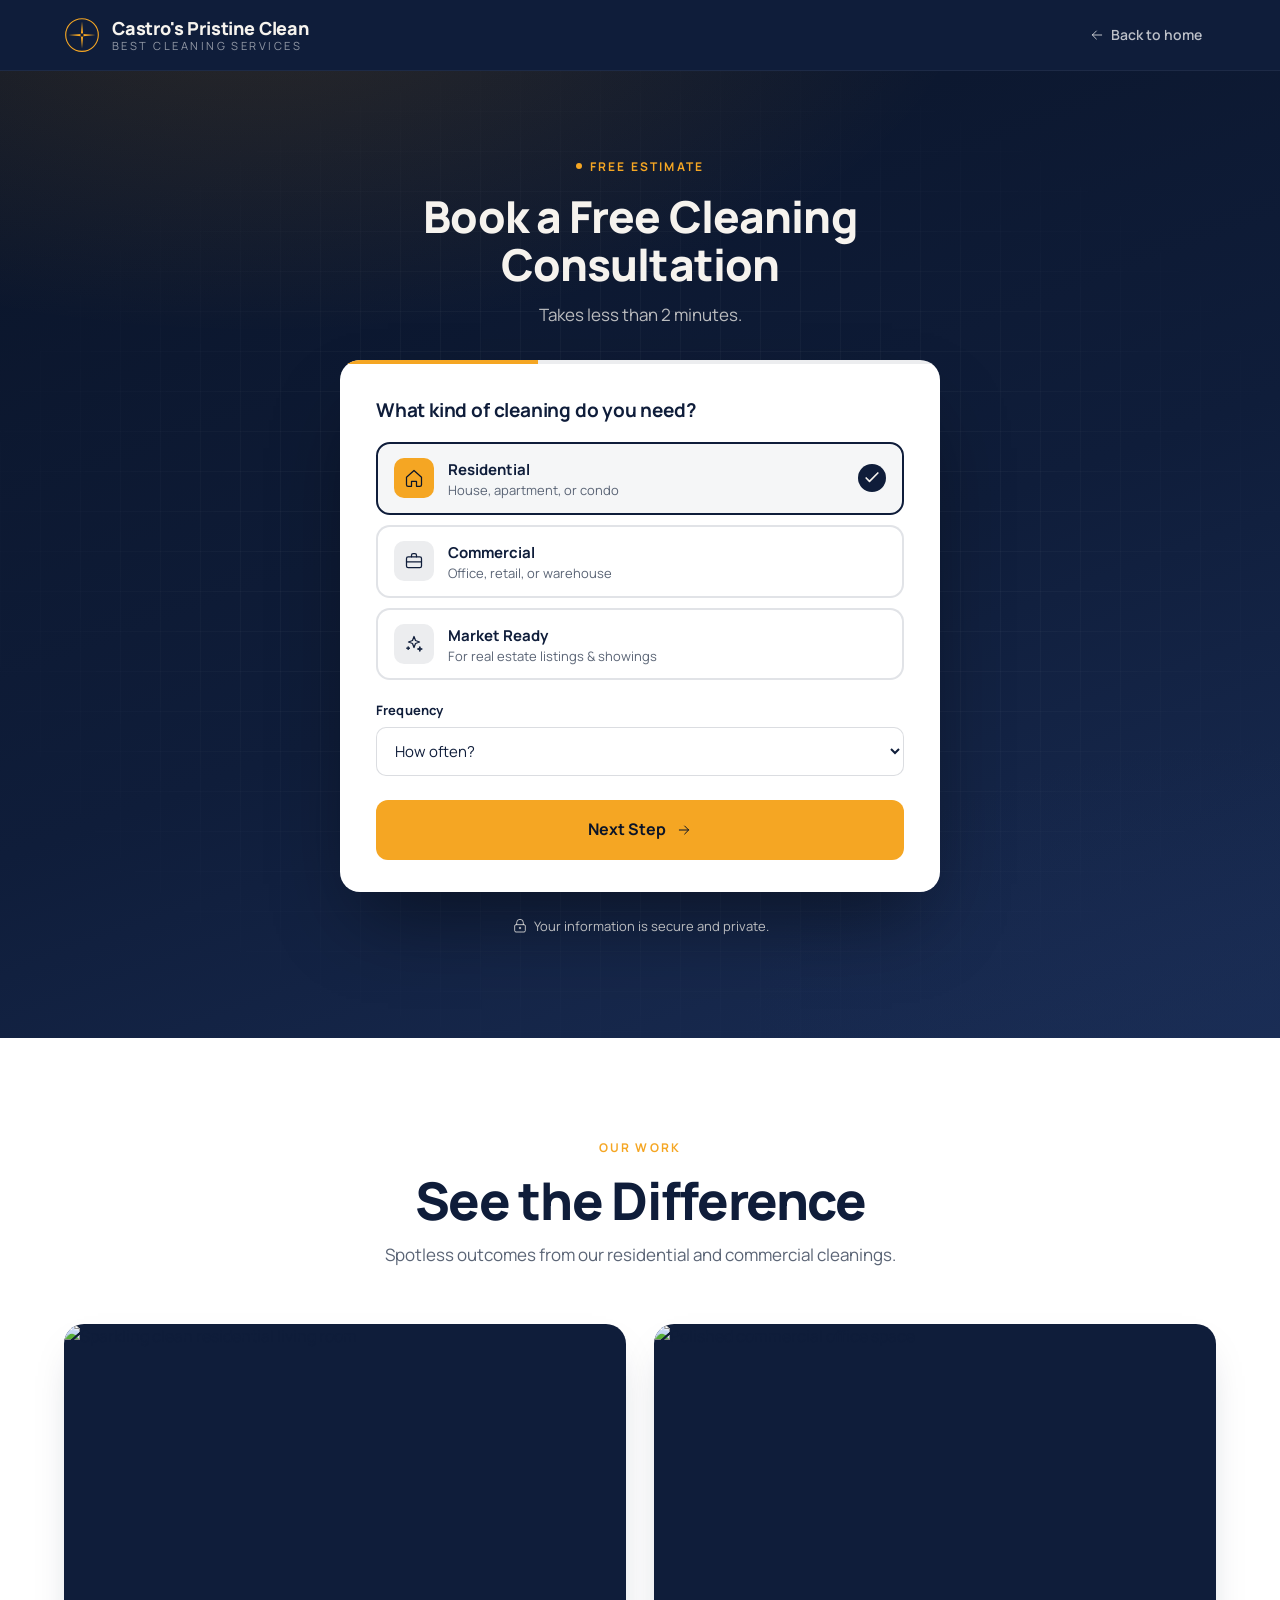
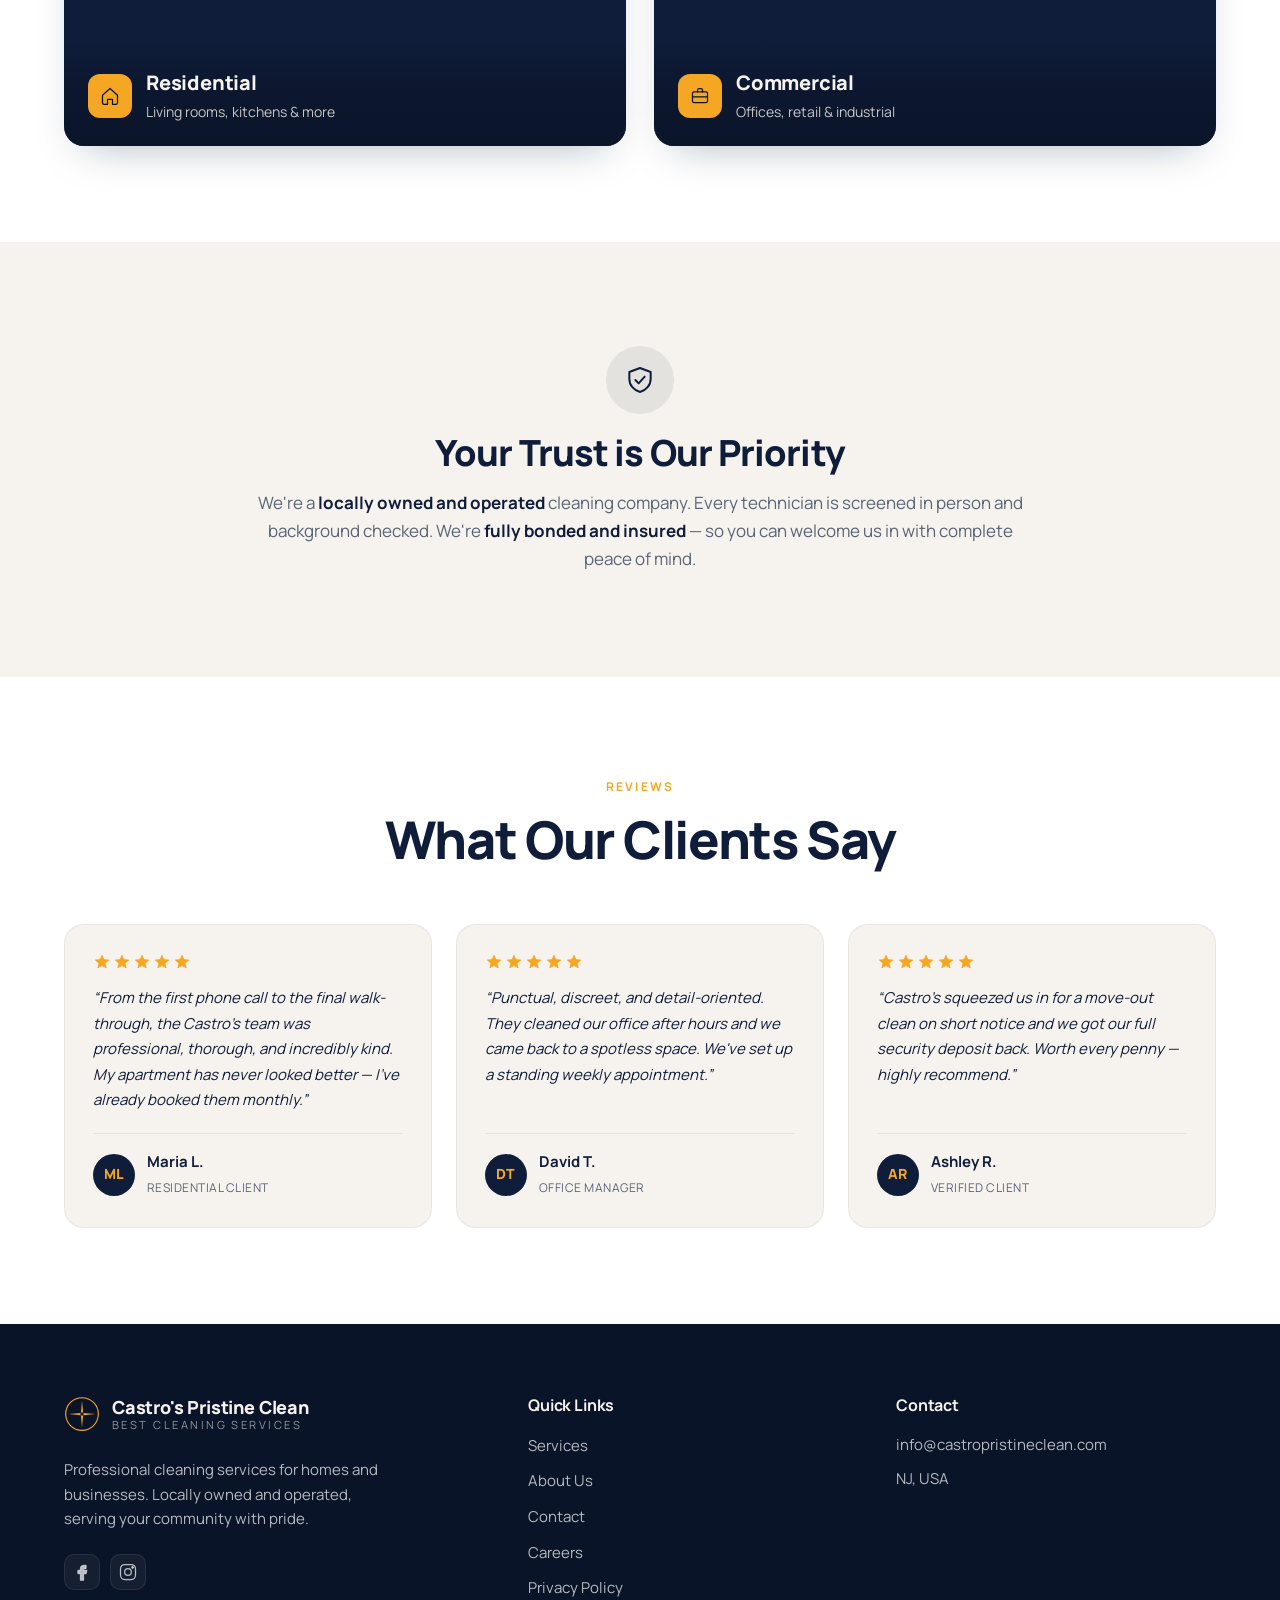
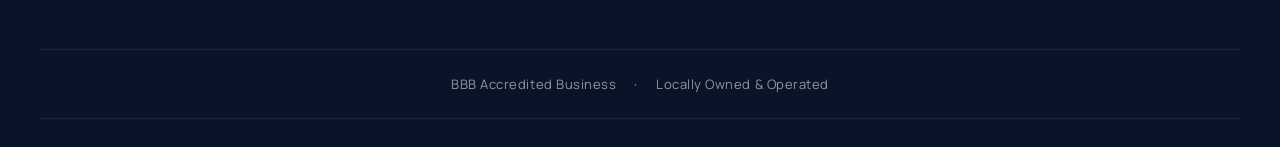
==== estimate.html @ d739760c "Add multi-step estimate page wired to Vercel → GHL - New estimate.html with 3-step form (service typ" ====
<!doctype html>
<html lang="en">
<head>
  <meta charset="utf-8" />
  <meta name="viewport" content="width=device-width, initial-scale=1" />
  <title>Free Estimate · Castro&#x27;s Pristine Clean</title>
  <meta name="description" content="Book a free, no-obligation cleaning estimate with Castro&#x27;s Pristine Clean. Takes less than 2 minutes." />
  <link rel="preconnect" href="https://fonts.googleapis.com" />
  <link rel="preconnect" href="https://fonts.gstatic.com" crossorigin />
  <link rel="stylesheet" href="https://fonts.googleapis.com/css2?family=Manrope:wght@400;500;600;700;800&family=Playfair+Display:ital,wght@0,600;0,700;1,600&display=swap" />
  <style id="theme">
    :root {
      --primary: #0f1d3a;
      --primary-dark: #0a1428;
      --primary-light: #1a2d55;
      --accent: #f5a623;
      --accent-dark: #d98e12;
      --paper: #f6f3ee;
      --paper-light: #ffffff;
      --ink: #0f1d3a;
      --ink-muted: #5a6475;
    }
  </style>
  <link rel="stylesheet" href="./styles.css" />
</head>
<body>
<svg xmlns="http://www.w3.org/2000/svg" width="0" height="0" style="position:absolute;width:0;height:0;overflow:hidden" aria-hidden="true"><defs><symbol id="icon-lock" viewBox="0 0 24 24"><path d="M7 10V7a5 5 0 0 1 10 0v3" stroke="currentColor" stroke-width="1.5" fill="none" stroke-linecap="round"/><rect x="4" y="10" width="16" height="11" rx="2" stroke="currentColor" stroke-width="1.5" fill="none"/><circle cx="12" cy="15" r="1.2" fill="currentColor"/></symbol><symbol id="icon-briefcase" viewBox="0 0 24 24"><rect x="3" y="7" width="18" height="13" rx="2" stroke="currentColor" stroke-width="1.5" fill="none"/><path d="M9 7V5a2 2 0 0 1 2-2h2a2 2 0 0 1 2 2v2M3 13h18" stroke="currentColor" stroke-width="1.5" fill="none" stroke-linecap="round"/></symbol><symbol id="icon-home" viewBox="0 0 24 24"><path d="M3 11 12 3l9 8v9a2 2 0 0 1-2 2h-4v-6h-6v6H5a2 2 0 0 1-2-2v-9z" stroke="currentColor" stroke-width="1.5" fill="none" stroke-linejoin="round"/></symbol><symbol id="icon-sparkles" viewBox="0 0 24 24"><path d="M12 3l1.8 4.8L18.6 9.6l-4.8 1.8L12 16.2l-1.8-4.8L5.4 9.6l4.8-1.8L12 3z" stroke="currentColor" stroke-width="1.5" fill="none" stroke-linejoin="round"/><path d="M19 15l.8 2.2L22 18l-2.2.8L19 21l-.8-2.2L16 18l2.2-.8L19 15zM5 15l.6 1.6L7.2 17l-1.6.6L5 19l-.6-1.4L2.8 17l1.6-.6L5 15z" fill="currentColor"/></symbol><symbol id="icon-shield-check" viewBox="0 0 24 24"><path d="M12 3l8 3v5c0 5-3.4 8.8-8 10-4.6-1.2-8-5-8-10V6l8-3z" stroke="currentColor" stroke-width="1.5" fill="none" stroke-linejoin="round"/><path d="M8.5 12l2.5 2.5 4.5-5" stroke="currentColor" stroke-width="1.5" fill="none" stroke-linecap="round" stroke-linejoin="round"/></symbol><symbol id="icon-map-pin" viewBox="0 0 24 24"><path d="M12 21s7-6.2 7-12a7 7 0 1 0-14 0c0 5.8 7 12 7 12z" stroke="currentColor" stroke-width="1.5" fill="none" stroke-linejoin="round"/><circle cx="12" cy="9" r="2.5" stroke="currentColor" stroke-width="1.5" fill="none"/></symbol><symbol id="icon-mail" viewBox="0 0 24 24"><rect x="3" y="5" width="18" height="14" rx="2" stroke="currentColor" stroke-width="1.5" fill="none"/><path d="M3 7l9 7 9-7" stroke="currentColor" stroke-width="1.5" fill="none" stroke-linecap="round" stroke-linejoin="round"/></symbol><symbol id="icon-arrow" viewBox="0 0 24 24"><path d="M5 12h14m-6-6 6 6-6 6" stroke="currentColor" stroke-width="1.5" fill="none" stroke-linecap="round" stroke-linejoin="round"/></symbol><symbol id="icon-arrow-left" viewBox="0 0 24 24"><path d="M19 12H5m6 6-6-6 6-6" stroke="currentColor" stroke-width="1.5" fill="none" stroke-linecap="round" stroke-linejoin="round"/></symbol><symbol id="icon-star-fill" viewBox="0 0 24 24"><path d="M12 3l2.6 5.8 6.4.6-4.8 4.2 1.4 6.2L12 16.8 6.4 19.8l1.4-6.2L3 9.4l6.4-.6L12 3z" fill="currentColor"/></symbol><symbol id="icon-facebook" viewBox="0 0 24 24"><path d="M14 8h3V4h-3a4 4 0 0 0-4 4v2H7v4h3v8h4v-8h3l1-4h-4V8z" fill="currentColor"/></symbol><symbol id="icon-instagram" viewBox="0 0 24 24"><rect x="3" y="3" width="18" height="18" rx="5" stroke="currentColor" stroke-width="1.5" fill="none"/><circle cx="12" cy="12" r="4" stroke="currentColor" stroke-width="1.5" fill="none"/><circle cx="17.5" cy="6.5" r="1.2" fill="currentColor"/></symbol></defs></svg>

<!-- Compact header -->
<header class="site-header site-header-compact" id="site-header">
  <div class="container header-inner">
    <a class="brand" href="./index.html" aria-label="Castro&#x27;s Pristine Clean">
      <span class="brand-mark">
        <svg viewBox="0 0 64 64" aria-hidden="true">
          <circle cx="32" cy="32" r="29" fill="none" stroke="currentColor" stroke-width="2" />
          <path d="M32 8 34 30 56 32 34 34 32 56 30 34 8 32 30 30Z" fill="currentColor" />
          <circle cx="32" cy="32" r="3" fill="var(--primary)" />
        </svg>
      </span>
      <span class="brand-text">
        <span class="brand-name">Castro&#x27;s Pristine Clean</span>
        <span class="brand-sub">best cleaning services</span>
      </span>
    </a>

    <a class="estimate-back" href="./index.html">
      <svg class="icon icon-sm"><use href="#icon-arrow-left" /></svg>
      Back to home
    </a>
  </div>
</header>

<main>

<!-- Form Hero -->
<section class="estimate-page-hero">
  <div class="container">
    <div class="estimate-intro">
      <span class="eyebrow eyebrow-on-dark"><span class="eyebrow-dot"></span>Free Estimate</span>
      <h1>Book a Free Cleaning Consultation</h1>
      <p>Takes less than 2 minutes.</p>
    </div>

    <div class="estimate-card">
      <div class="estimate-progress" aria-hidden="true">
        <div class="estimate-progress-bar" id="estimate-progress-bar" style="width:33%"></div>
      </div>

      <form class="estimate-form" id="estimate-form" novalidate>
        <!-- honeypot for bots (hidden from humans) -->
        <div class="estimate-hp" aria-hidden="true">
          <label for="estimate-website">Website</label>
          <input type="text" name="website" id="estimate-website" tabindex="-1" autocomplete="off">
        </div>

        <!-- Step 1 -->
        <div class="estimate-step is-active" data-step="1">
          <h3 class="estimate-step-title">What kind of cleaning do you need?</h3>

          <div class="estimate-options">
            <label class="estimate-option">
              <input type="radio" name="service_type" value="Residential" checked required>
              <span class="estimate-option-card">
                <span class="estimate-option-icon"><svg class="icon"><use href="#icon-home"/></svg></span>
                <span class="estimate-option-text">
                  <strong>Residential</strong>
                  <small>House, apartment, or condo</small>
                </span>
                <span class="estimate-option-check" aria-hidden="true">
                  <svg viewBox="0 0 24 24" width="20" height="20"><path d="M5 12l4 4 10-10" stroke="currentColor" stroke-width="2" stroke-linecap="round" stroke-linejoin="round" fill="none"/></svg>
                </span>
              </span>
            </label>

            <label class="estimate-option">
              <input type="radio" name="service_type" value="Commercial" required>
              <span class="estimate-option-card">
                <span class="estimate-option-icon"><svg class="icon"><use href="#icon-briefcase"/></svg></span>
                <span class="estimate-option-text">
                  <strong>Commercial</strong>
                  <small>Office, retail, or warehouse</small>
                </span>
                <span class="estimate-option-check" aria-hidden="true">
                  <svg viewBox="0 0 24 24" width="20" height="20"><path d="M5 12l4 4 10-10" stroke="currentColor" stroke-width="2" stroke-linecap="round" stroke-linejoin="round" fill="none"/></svg>
                </span>
              </span>
            </label>

            <label class="estimate-option">
              <input type="radio" name="service_type" value="Market Ready" required>
              <span class="estimate-option-card">
                <span class="estimate-option-icon"><svg class="icon"><use href="#icon-sparkles"/></svg></span>
                <span class="estimate-option-text">
                  <strong>Market Ready</strong>
                  <small>For real estate listings &amp; showings</small>
                </span>
                <span class="estimate-option-check" aria-hidden="true">
                  <svg viewBox="0 0 24 24" width="20" height="20"><path d="M5 12l4 4 10-10" stroke="currentColor" stroke-width="2" stroke-linecap="round" stroke-linejoin="round" fill="none"/></svg>
                </span>
              </span>
            </label>
          </div>

          <div class="estimate-field">
            <label for="estimate-frequency">Frequency</label>
            <select name="frequency" id="estimate-frequency" required>
              <option value="" disabled selected>How often?</option>
              <option value="One-time Deep Clean">One-time Deep Clean</option>
              <option value="Weekly">Weekly</option>
              <option value="Bi-weekly">Bi-weekly (Most Popular)</option>
              <option value="Monthly">Monthly</option>
            </select>
          </div>

          <div class="estimate-actions">
            <button type="button" class="btn btn-accent btn-lg btn-block" data-next="2">
              Next Step
              <svg class="icon icon-sm"><use href="#icon-arrow"/></svg>
            </button>
          </div>
        </div>

        <!-- Step 2 -->
        <div class="estimate-step" data-step="2">
          <h3 class="estimate-step-title">Property Details</h3>

          <div class="estimate-field">
            <label for="estimate-address">Service Address</label>
            <input type="text" name="address" id="estimate-address" placeholder="Street, City, Zip" required>
          </div>

          <div class="estimate-field">
            <label for="estimate-area">Approximate Area (Sq Ft)</label>
            <input type="number" name="area_size" id="estimate-area" placeholder="e.g. 2000" min="1" required>
            <small class="estimate-hint">A rough estimate is okay.</small>
          </div>

          <div class="estimate-actions estimate-actions-split">
            <button type="button" class="btn btn-ghost-dark" data-prev="1">Back</button>
            <button type="button" class="btn btn-accent btn-lg" data-next="3">
              Next Step
              <svg class="icon icon-sm"><use href="#icon-arrow"/></svg>
            </button>
          </div>
        </div>

        <!-- Step 3 -->
        <div class="estimate-step" data-step="3">
          <h3 class="estimate-step-title">Where should we send the details?</h3>

          <div class="estimate-field-row">
            <div class="estimate-field">
              <label for="estimate-first-name">First Name</label>
              <input type="text" name="first_name" id="estimate-first-name" autocomplete="given-name" placeholder="Jane" required>
            </div>
            <div class="estimate-field">
              <label for="estimate-last-name">Last Name</label>
              <input type="text" name="last_name" id="estimate-last-name" autocomplete="family-name" placeholder="Doe" required>
            </div>
          </div>

          <div class="estimate-field">
            <label for="estimate-email">Email Address</label>
            <input type="email" name="email" id="estimate-email" autocomplete="email" placeholder="you@example.com" required>
          </div>

          <div class="estimate-field">
            <label for="estimate-phone">Phone Number</label>
            <input type="tel" name="phone" id="estimate-phone" autocomplete="tel" placeholder="(555) 555-5555" required>
          </div>

          <p class="estimate-error" id="estimate-error" role="alert" hidden></p>

          <div class="estimate-actions estimate-actions-split">
            <button type="button" class="btn btn-ghost-dark" data-prev="2">Back</button>
            <button type="submit" class="btn btn-accent btn-lg" id="estimate-submit">
              <span>Get My Quote</span>
              <svg class="icon icon-sm"><use href="#icon-arrow"/></svg>
            </button>
          </div>
        </div>

        <!-- Step 4: Success -->
        <div class="estimate-step" data-step="4">
          <div class="estimate-success">
            <div class="estimate-success-icon" aria-hidden="true">
              <svg viewBox="0 0 24 24" width="36" height="36"><path d="M5 12l4 4 10-10" stroke="currentColor" stroke-width="2" stroke-linecap="round" stroke-linejoin="round" fill="none"/></svg>
            </div>
            <h3>Thanks — we&#x27;ve got your details.</h3>
            <p>Your request is in. We&#x27;ll review it and get back to you within 24 hours with your free estimate.</p>
            <p class="estimate-success-hint">Questions in the meantime? Email us at <a href="mailto:info@castropristineclean.com">info@castropristineclean.com</a>.</p>
            <a class="btn btn-accent btn-lg" href="./index.html">Back to Home</a>
          </div>
        </div>

      </form>
    </div>

    <p class="estimate-footnote">
      <svg class="icon icon-sm"><use href="#icon-lock"/></svg>
      Your information is secure and private.
    </p>
  </div>
</section>

<!-- See the Difference -->
<section class="section section-difference">
  <div class="container">
    <header class="section-header center">
      <span class="eyebrow">Our Work</span>
      <h2 class="display">See the Difference</h2>
      <p class="section-description">Spotless outcomes from our residential and commercial cleanings.</p>
    </header>

    <div class="difference-grid">
      <figure class="difference-card">
        <img src="https://images.unsplash.com/photo-1556909114-f6e7ad7d3136?auto=format&amp;fit=crop&amp;w=1000&amp;q=80" alt="Sparkling clean residential living room" loading="lazy" />
        <figcaption>
          <span class="difference-card-icon"><svg class="icon"><use href="#icon-home"/></svg></span>
          <span class="difference-card-text">
            <strong>Residential</strong>
            <span>Living rooms, kitchens &amp; more</span>
          </span>
        </figcaption>
      </figure>

      <figure class="difference-card">
        <img src="https://images.unsplash.com/photo-1497366216548-37526070297c?auto=format&amp;fit=crop&amp;w=1000&amp;q=80" alt="Polished commercial office space" loading="lazy" />
        <figcaption>
          <span class="difference-card-icon"><svg class="icon"><use href="#icon-briefcase"/></svg></span>
          <span class="difference-card-text">
            <strong>Commercial</strong>
            <span>Offices, retail &amp; industrial</span>
          </span>
        </figcaption>
      </figure>
    </div>
  </div>
</section>

<!-- Trust -->
<section class="section section-trust">
  <div class="container">
    <div class="trust-card">
      <span class="trust-icon"><svg class="icon"><use href="#icon-shield-check"/></svg></span>
      <h2 class="display">Your Trust is Our Priority</h2>
      <p>We&#x27;re a <strong>locally owned and operated</strong> cleaning company. Every technician is screened in person and background checked. We&#x27;re <strong>fully bonded and insured</strong> — so you can welcome us in with complete peace of mind.</p>
    </div>
  </div>
</section>

<!-- Testimonials -->
<section class="section section-testimonials">
  <div class="container">
    <header class="section-header center">
      <span class="eyebrow">Reviews</span>
      <h2 class="display">What Our Clients Say</h2>
    </header>

    <div class="testimonial-grid">
      <article class="testimonial-card">
        <div class="testimonial-stars" aria-label="5 out of 5 stars">
          <svg class="icon"><use href="#icon-star-fill"/></svg>
          <svg class="icon"><use href="#icon-star-fill"/></svg>
          <svg class="icon"><use href="#icon-star-fill"/></svg>
          <svg class="icon"><use href="#icon-star-fill"/></svg>
          <svg class="icon"><use href="#icon-star-fill"/></svg>
        </div>
        <blockquote>&ldquo;From the first phone call to the final walk-through, the Castro&#x27;s team was professional, thorough, and incredibly kind. My apartment has never looked better — I&#x27;ve already booked them monthly.&rdquo;</blockquote>
        <footer class="testimonial-footer">
          <span class="testimonial-avatar" aria-hidden="true">ML</span>
          <div class="testimonial-author">
            <strong>Maria L.</strong>
            <small>Residential Client</small>
          </div>
        </footer>
      </article>

      <article class="testimonial-card">
        <div class="testimonial-stars" aria-label="5 out of 5 stars">
          <svg class="icon"><use href="#icon-star-fill"/></svg>
          <svg class="icon"><use href="#icon-star-fill"/></svg>
          <svg class="icon"><use href="#icon-star-fill"/></svg>
          <svg class="icon"><use href="#icon-star-fill"/></svg>
          <svg class="icon"><use href="#icon-star-fill"/></svg>
        </div>
        <blockquote>&ldquo;Punctual, discreet, and detail-oriented. They cleaned our office after hours and we came back to a spotless space. We&#x27;ve set up a standing weekly appointment.&rdquo;</blockquote>
        <footer class="testimonial-footer">
          <span class="testimonial-avatar" aria-hidden="true">DT</span>
          <div class="testimonial-author">
            <strong>David T.</strong>
            <small>Office Manager</small>
          </div>
        </footer>
      </article>

      <article class="testimonial-card">
        <div class="testimonial-stars" aria-label="5 out of 5 stars">
          <svg class="icon"><use href="#icon-star-fill"/></svg>
          <svg class="icon"><use href="#icon-star-fill"/></svg>
          <svg class="icon"><use href="#icon-star-fill"/></svg>
          <svg class="icon"><use href="#icon-star-fill"/></svg>
          <svg class="icon"><use href="#icon-star-fill"/></svg>
        </div>
        <blockquote>&ldquo;Castro&#x27;s squeezed us in for a move-out clean on short notice and we got our full security deposit back. Worth every penny — highly recommend.&rdquo;</blockquote>
        <footer class="testimonial-footer">
          <span class="testimonial-avatar" aria-hidden="true">AR</span>
          <div class="testimonial-author">
            <strong>Ashley R.</strong>
            <small>Verified Client</small>
          </div>
        </footer>
      </article>
    </div>
  </div>
</section>

</main>

<footer class="site-footer">
  <div class="container footer-grid">
    <div class="footer-brand">
      <a class="brand brand-on-dark" href="./index.html" aria-label="Castro&#x27;s Pristine Clean">
        <span class="brand-mark">
          <svg viewBox="0 0 64 64" aria-hidden="true">
            <circle cx="32" cy="32" r="29" fill="none" stroke="currentColor" stroke-width="2" />
            <path d="M32 8 34 30 56 32 34 34 32 56 30 34 8 32 30 30Z" fill="currentColor" />
            <circle cx="32" cy="32" r="3" fill="var(--primary)" />
          </svg>
        </span>
        <span class="brand-text">
          <span class="brand-name">Castro&#x27;s Pristine Clean</span>
          <span class="brand-sub">best cleaning services</span>
        </span>
      </a>
      <p class="footer-description">Professional cleaning services for homes and businesses. Locally owned and operated, serving your community with pride.</p>
      <div class="footer-social">
        <a href="#" aria-label="Facebook">
          <svg class="icon"><use href="#icon-facebook" /></svg>
        </a>
        <a href="#" aria-label="Instagram">
          <svg class="icon"><use href="#icon-instagram" /></svg>
        </a>
      </div>
    </div>

    <div class="footer-col">
      <h5>Quick Links</h5>
      <ul>
        <li><a href="./index.html#services">Services</a></li>
        <li><a href="./index.html#why-us">About Us</a></li>
        <li><a href="./index.html#contact">Contact</a></li>
        <li><a href="#">Careers</a></li>
        <li><a href="#">Privacy Policy</a></li>
      </ul>
    </div>

    <div class="footer-col">
      <h5>Contact</h5>
      <ul class="footer-contact">
        <li>info@castropristineclean.com</li>
        <li>NJ, USA</li>
      </ul>
    </div>
  </div>

  <div class="container footer-accreditations">
    <span>BBB Accredited Business</span>
    <span>Locally Owned &amp; Operated</span>
  </div>
</footer>

<script src="./script.js" defer></script>
</body>
</html>
---- styles.css ----
/* ---------- reset ---------- */
*, *::before, *::after { box-sizing: border-box; }
* { margin: 0; padding: 0; }
html { scroll-behavior: smooth; }
body {
  font-family: "Manrope", system-ui, -apple-system, Segoe UI, Roboto, sans-serif;
  font-size: 16px;
  line-height: 1.6;
  color: var(--ink);
  background: var(--paper);
  -webkit-font-smoothing: antialiased;
  text-rendering: optimizeLegibility;
}
img, svg { display: block; max-width: 100%; }
a { color: inherit; text-decoration: none; }
button { font: inherit; background: none; border: 0; cursor: pointer; color: inherit; }
ul { list-style: none; }
h1, h2, h3, h4, h5 { font-weight: 700; line-height: 1.15; letter-spacing: -0.01em; }
.icon { width: 1.25rem; height: 1.25rem; stroke: currentColor; color: currentColor; }
.icon-sm { width: 1rem; height: 1rem; }

/* ---------- layout primitives ---------- */
.container { width: 100%; max-width: 1200px; margin-inline: auto; padding-inline: 24px; }
.section { padding-block: 96px; position: relative; }
.section-header { max-width: 760px; margin-inline: auto; margin-bottom: 56px; }
.section-header.center { text-align: center; }
.section-description { color: var(--ink-muted); font-size: 1.0625rem; margin-top: 12px; max-width: 620px; }
.section-header.center .section-description { margin-inline: auto; }
.section-description.left { margin-left: 0; }

.eyebrow {
  display: inline-flex; align-items: center; gap: 8px;
  font-family: "Manrope", sans-serif;
  font-size: 0.75rem; font-weight: 700;
  letter-spacing: 0.18em; text-transform: uppercase;
  color: var(--accent);
  margin-bottom: 16px;
}
.eyebrow-dot { width: 6px; height: 6px; border-radius: 50%; background: var(--accent); }
.eyebrow-on-dark { color: var(--accent); }

.display {
  font-family: "Manrope", sans-serif;
  font-size: clamp(2rem, 4.2vw, 3.25rem);
  font-weight: 800;
  letter-spacing: -0.025em;
  line-height: 1.08;
}
.accent-text { color: var(--accent); }

/* ---------- buttons ---------- */
.btn {
  display: inline-flex; align-items: center; justify-content: center; gap: 10px;
  padding: 12px 22px;
  font-weight: 700;
  font-size: 0.9375rem;
  border-radius: 10px;
  border: 1.5px solid transparent;
  transition: transform 0.18s ease, background 0.2s ease, border-color 0.2s ease, color 0.2s ease, box-shadow 0.2s ease;
  white-space: nowrap;
  cursor: pointer;
}
.btn:hover { transform: translateY(-1px); }
.btn-lg { padding: 16px 28px; font-size: 1rem; border-radius: 12px; }
.btn-block { width: 100%; }

.btn-accent { background: var(--accent); color: var(--primary-dark); }
.btn-accent:hover { background: var(--accent-dark); box-shadow: 0 10px 30px -12px rgba(0,0,0,0.35); }

.btn-outline {
  background: transparent;
  color: var(--paper);
  border-color: rgba(255, 255, 255, 0.35);
}
.btn-outline:hover { border-color: var(--paper); background: rgba(255, 255, 255, 0.08); }

.btn-ghost {
  background: rgba(255, 255, 255, 0.08);
  color: var(--paper);
  border-color: rgba(255, 255, 255, 0.18);
}
.btn-ghost:hover { background: rgba(255, 255, 255, 0.15); }

/* ---------- header ---------- */
.site-header {
  position: sticky; top: 0; z-index: 50;
  background: var(--primary);
  color: var(--paper);
  border-bottom: 1px solid rgba(255,255,255,0.06);
  transition: padding 0.25s ease, box-shadow 0.25s ease;
}
.site-header.scrolled { box-shadow: 0 12px 30px -20px rgba(0,0,0,0.6); }
.header-inner {
  display: flex; align-items: center; justify-content: space-between;
  gap: 24px;
  padding-block: 16px;
}
.brand { display: inline-flex; align-items: center; gap: 12px; color: var(--paper); }
.brand-mark { width: 36px; height: 36px; color: var(--accent); display: grid; place-items: center; }
.brand-mark svg, .brand-mark img { width: 100%; height: 100%; }
.brand-mark img { border-radius: 50%; object-fit: cover; }
.brand-text { display: flex; flex-direction: column; line-height: 1; }
.brand-name { font-weight: 800; letter-spacing: -0.01em; font-size: 1.125rem; }
.brand-sub { font-size: 0.7rem; letter-spacing: 0.22em; color: rgba(255,255,255,0.55); margin-top: 3px; text-transform: uppercase; }

.nav-main ul { display: flex; gap: 28px; }
.nav-main a {
  font-size: 0.9375rem; font-weight: 500;
  color: rgba(255,255,255,0.8);
  position: relative; padding: 6px 0;
}
.nav-main a::after {
  content: ""; position: absolute; left: 0; right: 0; bottom: 0;
  height: 2px; background: var(--accent); transform: scaleX(0);
  transform-origin: left; transition: transform 0.3s ease;
}
.nav-main a:hover { color: var(--paper); }
.nav-main a:hover::after { transform: scaleX(1); }

.header-actions { display: flex; align-items: center; gap: 10px; }
.btn-phone { padding: 10px 16px; font-size: 0.875rem; border-radius: 999px; }

.nav-toggle { display: none; width: 40px; height: 40px; flex-direction: column; gap: 5px; align-items: center; justify-content: center; }
.nav-toggle span { display: block; width: 22px; height: 2px; background: var(--paper); border-radius: 2px; transition: transform 0.25s ease, opacity 0.25s ease; }
.nav-toggle[aria-expanded="true"] span:nth-child(1) { transform: translateY(7px) rotate(45deg); }
.nav-toggle[aria-expanded="true"] span:nth-child(2) { opacity: 0; }
.nav-toggle[aria-expanded="true"] span:nth-child(3) { transform: translateY(-7px) rotate(-45deg); }

.nav-mobile { background: var(--primary-dark); border-top: 1px solid rgba(255,255,255,0.06); }
.nav-mobile ul { display: flex; flex-direction: column; padding: 16px 24px; gap: 8px; }
.nav-mobile a { display: block; padding: 12px 0; font-weight: 500; color: rgba(255,255,255,0.85); }
.nav-mobile a.btn { justify-content: center; margin-top: 8px; }

/* ---------- hero ---------- */
.hero {
  position: relative;
  color: var(--paper);
  background: var(--primary);
  overflow: hidden;
  padding-top: 72px; padding-bottom: 140px;
  isolation: isolate;
}
.hero-bg {
  position: absolute; inset: 0; z-index: -1;
}
.hero-bg img {
  width: 100%; height: 100%; object-fit: cover;
  opacity: 0.35;
  filter: saturate(0.85);
}
.hero-bg-wash {
  position: absolute; inset: 0;
  background:
    linear-gradient(115deg, var(--primary-dark) 30%, rgba(15, 29, 58, 0.65) 65%, transparent 100%),
    linear-gradient(180deg, var(--primary) 0%, rgba(15, 29, 58, 0.85) 70%, var(--primary-dark) 100%);
}
.hero-inner {
  position: relative;
  display: flex;
  justify-content: center;
  align-items: center;
  text-align: center;
}
.hero-text { min-width: 0; max-width: 760px; }
.hero-text .display { margin-top: 8px; }
.hero-subtext { margin-top: 20px; font-size: 1.0625rem; color: rgba(255,255,255,0.78); max-width: 560px; margin-left: auto; margin-right: auto; }
.hero-ctas { margin-top: 32px; display: flex; flex-wrap: wrap; gap: 14px; justify-content: center; }
.hero-meta {
  margin-top: 40px;
  display: flex; flex-wrap: wrap; gap: 22px;
  font-size: 0.875rem;
  color: rgba(255,255,255,0.65);
  justify-content: center;
}
.hero-meta span { display: inline-flex; align-items: center; gap: 8px; }

.hero-wave {
  position: absolute; left: 0; right: 0; bottom: -1px; line-height: 0; pointer-events: none;
}
.hero-wave svg { width: 100%; height: 80px; }

/* ---------- services ---------- */
.section-services { background: var(--paper); }
.service-grid {
  display: grid;
  grid-template-columns: repeat(auto-fit, minmax(320px, 1fr));
  gap: 28px;
}
.service-card {
  background: var(--paper-light);
  border: 1px solid rgba(15, 29, 58, 0.06);
  border-radius: 18px;
  overflow: hidden;
  display: flex; flex-direction: column;
  box-shadow: 0 6px 24px -18px rgba(15, 29, 58, 0.4);
  transition: transform 0.3s ease, box-shadow 0.3s ease;
}
.service-card:hover {
  transform: translateY(-6px);
  box-shadow: 0 25px 50px -28px rgba(15, 29, 58, 0.45);
}
.service-card-media {
  position: relative; aspect-ratio: 16 / 10;
  overflow: hidden;
}
.service-card-media img {
  width: 100%; height: 100%; object-fit: cover;
  transition: transform 0.6s ease;
}
.service-card:hover .service-card-media img { transform: scale(1.05); }
.service-card-icon {
  position: absolute; left: 18px; bottom: 18px;
  width: 48px; height: 48px;
  border-radius: 14px;
  background: var(--accent);
  color: var(--primary-dark);
  display: grid; place-items: center;
  box-shadow: 0 10px 24px -14px rgba(0,0,0,0.4);
}
.service-card-body { padding: 28px 26px 30px; display: flex; flex-direction: column; flex: 1; }
.service-card-body h3 { font-size: 1.375rem; color: var(--primary); margin-bottom: 12px; }
.service-card-body p { color: var(--ink-muted); font-size: 0.9375rem; line-height: 1.65; flex: 1; }
.service-card-cta {
  margin-top: 22px;
  display: inline-flex; align-items: center; gap: 8px;
  color: var(--accent-dark); font-weight: 700; font-size: 0.9375rem;
  align-self: flex-start;
  transition: gap 0.2s ease, color 0.2s ease;
}
.service-card-cta:hover { gap: 12px; color: var(--primary); }

/* ---------- why us ---------- */
.section-why { background: var(--paper); }
.why-grid {
  display: grid;
  grid-template-columns: 1.1fr 1fr;
  gap: 72px;
  align-items: center;
}
.why-text .section-description { margin-bottom: 36px; }
.why-features {
  display: grid; grid-template-columns: 1fr 1fr;
  gap: 24px;
}
.why-features li {
  display: flex; gap: 14px; align-items: flex-start;
}
.why-feature-icon {
  width: 42px; height: 42px; flex: 0 0 auto;
  border-radius: 12px;
  background: rgba(245, 166, 35, 0.12);
  color: var(--accent-dark);
  display: grid; place-items: center;
}
.why-features h4 { font-size: 1rem; color: var(--primary); margin-bottom: 4px; }
.why-features p { font-size: 0.875rem; color: var(--ink-muted); line-height: 1.55; }

.why-panel {
  background: var(--primary);
  color: var(--paper);
  border-radius: 24px;
  padding: 40px;
  position: relative;
  overflow: hidden;
  isolation: isolate;
}
.why-panel::before {
  content: ""; position: absolute; inset: -40% -20% auto auto;
  width: 320px; height: 320px; border-radius: 50%;
  background: radial-gradient(circle at center, rgba(245,166,35,0.18), transparent 60%);
  z-index: -1;
}
.why-stats {
  display: grid; grid-template-columns: 1fr 1fr;
  gap: 20px;
  margin-bottom: 32px;
}
.why-stat {
  background: rgba(255,255,255,0.04);
  border: 1px solid rgba(255,255,255,0.08);
  border-radius: 16px;
  padding: 26px 22px;
  text-align: left;
}
.why-stat-value {
  display: block;
  font-size: 2.25rem; font-weight: 800;
  color: var(--accent);
  letter-spacing: -0.02em; line-height: 1;
}
.why-stat-label {
  display: block; margin-top: 8px;
  font-size: 0.8125rem; font-weight: 500;
  color: rgba(255,255,255,0.7);
  letter-spacing: 0.02em;
}
.why-cta {
  border-top: 1px solid rgba(255,255,255,0.08);
  padding-top: 28px;
  display: flex; flex-direction: column; gap: 16px; align-items: flex-start;
}
.why-cta p { font-size: 1rem; color: rgba(255,255,255,0.78); }

/* ---------- contact ---------- */
.section-contact { background: var(--paper); }
.section-contact .section-header { margin-bottom: 40px; max-width: none; }
.section-contact .display { font-size: clamp(2rem, 5vw, 3.5rem); }
.contact-grid {
  display: grid;
  grid-template-columns: 1.1fr 1fr;
  gap: 40px;
}
.contact-methods { display: flex; flex-direction: column; gap: 16px; }
.contact-method {
  display: flex; align-items: center; gap: 18px;
  background: var(--paper-light);
  padding: 20px 22px;
  border-radius: 16px;
  border: 1px solid rgba(15,29,58,0.06);
  transition: transform 0.2s ease, border-color 0.2s ease;
}
.contact-method:hover { transform: translateX(4px); border-color: var(--accent); }
.contact-method-icon {
  width: 46px; height: 46px; flex: 0 0 auto;
  background: rgba(245,166,35,0.12);
  color: var(--accent-dark);
  border-radius: 12px;
  display: grid; place-items: center;
}
.contact-method-text { display: flex; flex-direction: column; }
.contact-method-label {
  font-size: 0.75rem; font-weight: 600;
  color: var(--ink-muted); text-transform: uppercase; letter-spacing: 0.08em;
}
.contact-method-value { font-size: 1rem; font-weight: 600; color: var(--primary); margin-top: 2px; }

.contact-card {
  background: var(--primary);
  color: var(--paper);
  border-radius: 22px;
  padding: 32px;
  position: relative; overflow: hidden; isolation: isolate;
}
.contact-card::before {
  content: ""; position: absolute;
  right: -30%; top: -30%;
  width: 280px; height: 280px;
  border-radius: 50%;
  background: radial-gradient(circle at center, rgba(245,166,35,0.2), transparent 60%);
  z-index: -1;
}
.contact-card-icon {
  width: 48px; height: 48px;
  background: var(--accent);
  color: var(--primary-dark);
  border-radius: 14px;
  display: grid; place-items: center;
  margin-bottom: 18px;
}
.contact-card h3 { font-size: 1.375rem; margin-bottom: 10px; }
.contact-card p { color: rgba(255,255,255,0.75); font-size: 0.9375rem; margin-bottom: 24px; }
.contact-hiring {
  margin-top: 28px; padding-top: 24px;
  border-top: 1px solid rgba(255,255,255,0.1);
}
.contact-hiring p { font-size: 0.875rem; color: rgba(255,255,255,0.7); margin-bottom: 10px; }
.contact-hiring-link {
  display: inline-flex; align-items: center; gap: 6px;
  color: var(--accent); font-weight: 700; font-size: 0.9375rem;
  transition: gap 0.2s ease;
}
.contact-hiring-link:hover { gap: 10px; }

/* ---------- footer ---------- */
.site-footer {
  background: var(--primary-dark);
  color: rgba(255,255,255,0.7);
  padding-top: 72px;
  padding-bottom: 28px;
}
.footer-grid {
  display: grid;
  grid-template-columns: 1.3fr 1fr 1fr;
  gap: 48px;
  padding-bottom: 48px;
}
.footer-brand .brand { color: var(--paper); }
.footer-description { margin-top: 18px; font-size: 0.9375rem; line-height: 1.65; max-width: 320px; }
.footer-social { margin-top: 22px; display: flex; gap: 10px; }
.footer-social a {
  width: 36px; height: 36px;
  border-radius: 10px;
  background: rgba(255,255,255,0.05);
  border: 1px solid rgba(255,255,255,0.08);
  display: grid; place-items: center;
  color: rgba(255,255,255,0.7);
  transition: color 0.2s ease, background 0.2s ease, border-color 0.2s ease;
}
.footer-social a:hover { color: var(--accent); border-color: var(--accent); }
.footer-col h5 {
  color: var(--paper); font-size: 1rem;
  margin-bottom: 18px; font-weight: 700;
}
.footer-col ul { display: flex; flex-direction: column; gap: 10px; }
.footer-col a { font-size: 0.9375rem; color: rgba(255,255,255,0.7); transition: color 0.2s ease; }
.footer-col a:hover { color: var(--accent); }
.footer-contact li { font-size: 0.9375rem; color: rgba(255,255,255,0.7); }

.footer-accreditations {
  display: flex; gap: 40px; justify-content: center; align-items: center;
  padding: 24px 0;
  border-top: 1px solid rgba(255,255,255,0.08);
  border-bottom: 1px solid rgba(255,255,255,0.08);
  font-size: 0.8125rem; color: rgba(255,255,255,0.55);
  letter-spacing: 0.04em;
}
.footer-accreditations span { position: relative; }
.footer-accreditations span + span::before {
  content: "·"; position: absolute; left: -22px; color: var(--accent);
}

.footer-bottom {
  display: flex; justify-content: space-between; align-items: center;
  padding-top: 28px;
  font-size: 0.8125rem; color: rgba(255,255,255,0.45);
}
.footer-bottom a { color: rgba(255,255,255,0.65); }
.footer-bottom a:hover { color: var(--accent); }

/* ---------- responsive ---------- */
@media (max-width: 960px) {
  .nav-main, .header-actions .btn-phone, .header-actions .btn-accent { display: none; }
  .nav-toggle { display: inline-flex; }
  .why-grid, .contact-grid, .footer-grid { grid-template-columns: 1fr; gap: 40px; }
  .why-stats { grid-template-columns: 1fr 1fr; }
  .section { padding-block: 72px; }
}
@media (max-width: 560px) {
  .hero { padding-top: 56px; padding-bottom: 110px; }
  .why-features { grid-template-columns: 1fr; }
  .footer-accreditations { flex-direction: column; gap: 12px; }
  .footer-accreditations span + span::before { display: none; }
  .footer-bottom { flex-direction: column; gap: 8px; }
}

/* ---------- estimate page ---------- */
.estimate-back {
  display: inline-flex; align-items: center; gap: 6px;
  font-size: 0.875rem; font-weight: 600;
  color: rgba(255,255,255,0.72);
  padding: 8px 14px;
  border-radius: 999px;
  transition: color 0.2s ease, background 0.2s ease;
}
.estimate-back:hover {
  color: var(--paper);
  background: rgba(255,255,255,0.08);
}

.estimate-page-hero {
  position: relative;
  padding: 80px 0 96px;
  background:
    radial-gradient(1200px 600px at 20% -10%, rgba(245, 166, 35, 0.14), transparent 60%),
    radial-gradient(900px 500px at 100% 100%, rgba(26, 45, 85, 0.5), transparent 60%),
    linear-gradient(160deg, var(--primary-dark) 0%, var(--primary) 55%, var(--primary-light) 100%);
  color: var(--paper);
  overflow: hidden;
}
.estimate-page-hero::before {
  content: "";
  position: absolute; inset: 0;
  background-image:
    linear-gradient(rgba(255,255,255,0.03) 1px, transparent 1px),
    linear-gradient(90deg, rgba(255,255,255,0.03) 1px, transparent 1px);
  background-size: 40px 40px;
  mask-image: radial-gradient(ellipse at center, black 40%, transparent 80%);
  -webkit-mask-image: radial-gradient(ellipse at center, black 40%, transparent 80%);
  pointer-events: none;
}
.estimate-intro {
  text-align: center;
  max-width: 640px;
  margin: 0 auto 32px;
  position: relative;
}
.estimate-intro .eyebrow { color: var(--accent); }
.estimate-intro h1 {
  font-family: "Manrope", sans-serif;
  font-size: clamp(1.875rem, 4.2vw, 2.75rem);
  font-weight: 800;
  letter-spacing: -0.02em;
  line-height: 1.1;
}
.estimate-intro p {
  margin-top: 12px;
  color: rgba(246, 243, 238, 0.75);
  font-size: 1.0625rem;
}

.estimate-card {
  position: relative;
  max-width: 600px;
  margin: 0 auto;
  background: var(--paper-light);
  border-radius: 20px;
  box-shadow: 0 40px 80px -20px rgba(0,0,0,0.45);
  overflow: hidden;
  animation: estimate-pop 0.45s cubic-bezier(0.2, 0.8, 0.25, 1);
}
@keyframes estimate-pop {
  from { opacity: 0; transform: translateY(14px) scale(0.98); }
  to { opacity: 1; transform: translateY(0) scale(1); }
}

.estimate-progress { height: 4px; background: rgba(15, 29, 58, 0.08); }
.estimate-progress-bar {
  height: 100%;
  background: var(--accent);
  transition: width 0.45s ease;
}

.estimate-form { min-height: 440px; }
.estimate-step {
  border: 0;
  padding: 36px 36px 32px;
  display: none;
  animation: estimate-step-in 0.35s ease-out;
}
.estimate-step.is-active { display: block; }
@keyframes estimate-step-in {
  from { opacity: 0; transform: translateY(6px); }
  to { opacity: 1; transform: translateY(0); }
}
.estimate-step-title {
  display: block;
  font-family: "Manrope", sans-serif;
  font-size: 1.1875rem;
  font-weight: 700;
  color: var(--ink);
  margin-bottom: 20px;
  letter-spacing: -0.01em;
}

.estimate-options {
  display: grid; gap: 10px; margin-bottom: 20px;
}
.estimate-option { cursor: pointer; display: block; }
.estimate-option input { position: absolute; opacity: 0; pointer-events: none; }
.estimate-option-card {
  display: flex; align-items: center; gap: 14px;
  padding: 14px 16px;
  border: 2px solid rgba(15, 29, 58, 0.12);
  border-radius: 14px;
  background: var(--paper-light);
  transition: border-color 0.18s ease, background 0.18s ease;
}
.estimate-option:hover .estimate-option-card { border-color: rgba(15, 29, 58, 0.28); }
.estimate-option input:checked + .estimate-option-card {
  border-color: var(--primary);
  background: rgba(15, 29, 58, 0.04);
}
.estimate-option input:focus-visible + .estimate-option-card {
  outline: 2px solid var(--accent);
  outline-offset: 2px;
}
.estimate-option-icon {
  display: inline-flex; align-items: center; justify-content: center;
  width: 40px; height: 40px;
  border-radius: 10px;
  background: rgba(15, 29, 58, 0.08);
  color: var(--primary);
  flex-shrink: 0;
}
.estimate-option input:checked + .estimate-option-card .estimate-option-icon {
  background: var(--accent);
  color: var(--primary-dark);
}
.estimate-option-text { display: flex; flex-direction: column; flex: 1; min-width: 0; }
.estimate-option-text strong { font-size: 0.9375rem; font-weight: 700; color: var(--ink); }
.estimate-option-text small { font-size: 0.8125rem; color: var(--ink-muted); line-height: 1.3; }
.estimate-option-check {
  width: 28px; height: 28px;
  display: inline-flex; align-items: center; justify-content: center;
  border-radius: 999px;
  background: var(--primary);
  color: var(--paper);
  opacity: 0; transform: scale(0.7);
  transition: opacity 0.2s ease, transform 0.2s ease;
  flex-shrink: 0;
}
.estimate-option input:checked + .estimate-option-card .estimate-option-check {
  opacity: 1; transform: scale(1);
}

.estimate-field { display: flex; flex-direction: column; gap: 6px; margin-bottom: 16px; }
.estimate-field label {
  font-size: 0.8125rem; font-weight: 700; color: var(--ink); letter-spacing: 0.01em;
}
.estimate-field input,
.estimate-field select {
  width: 100%;
  padding: 12px 14px;
  border: 1.5px solid rgba(15, 29, 58, 0.15);
  border-radius: 10px;
  font: inherit;
  font-size: 0.9375rem;
  color: var(--ink);
  background: var(--paper-light);
  transition: border-color 0.18s ease, box-shadow 0.18s ease;
}
.estimate-field input:focus,
.estimate-field select:focus {
  outline: none;
  border-color: var(--primary);
  box-shadow: 0 0 0 3px rgba(15, 29, 58, 0.12);
}
.estimate-field input.is-invalid,
.estimate-field select.is-invalid {
  border-color: #dc2626;
  box-shadow: 0 0 0 3px rgba(220, 38, 38, 0.12);
}
.estimate-hint { font-size: 0.75rem; color: var(--ink-muted); margin-top: 2px; }
.estimate-field-row { display: grid; grid-template-columns: 1fr 1fr; gap: 12px; }

.estimate-hp {
  position: absolute !important;
  width: 1px; height: 1px;
  padding: 0; margin: -1px; overflow: hidden;
  clip: rect(0,0,0,0);
  white-space: nowrap; border: 0;
}

.estimate-error[hidden] { display: none; }
.estimate-error {
  margin-top: 16px;
  padding: 12px 14px;
  border-radius: 10px;
  background: rgba(220, 38, 38, 0.08);
  border: 1px solid rgba(220, 38, 38, 0.25);
  color: #b91c1c;
  font-size: 0.875rem;
  line-height: 1.5;
}

.estimate-actions { margin-top: 24px; }
.estimate-actions-split {
  display: grid; grid-template-columns: auto 1fr; gap: 12px;
}
.btn-ghost-dark {
  background: transparent;
  color: var(--ink-muted);
  border: 1.5px solid rgba(15, 29, 58, 0.15);
  padding: 14px 20px;
  font-weight: 600;
  border-radius: 10px;
}
.btn-ghost-dark:hover { background: rgba(15, 29, 58, 0.04); color: var(--ink); }

.estimate-success { text-align: center; padding: 8px 0 4px; }
.estimate-success-icon {
  display: inline-flex; align-items: center; justify-content: center;
  width: 72px; height: 72px;
  border-radius: 999px;
  background: rgba(16, 185, 129, 0.12);
  color: #059669;
  margin-bottom: 16px;
}
.estimate-success h3 {
  font-family: "Manrope", sans-serif;
  font-size: 1.375rem;
  font-weight: 800;
  letter-spacing: -0.01em;
  color: var(--ink);
  margin-bottom: 8px;
}
.estimate-success p {
  color: var(--ink-muted);
  font-size: 0.9375rem;
  margin-bottom: 12px;
}
.estimate-success-hint { font-size: 0.8125rem !important; margin-bottom: 20px !important; }
.estimate-success-hint a { color: var(--primary); font-weight: 600; text-decoration: underline; }

.estimate-footnote {
  display: inline-flex; align-items: center; gap: 6px;
  justify-content: center;
  width: 100%;
  margin-top: 24px;
  font-size: 0.8125rem;
  color: rgba(246, 243, 238, 0.75);
  position: relative;
}

/* --- Before/After ("See the Difference") --- */
.section-difference { background: var(--paper-light); }
.difference-grid {
  display: grid;
  grid-template-columns: 1fr 1fr;
  gap: 28px;
}
.difference-card {
  position: relative;
  border-radius: 20px;
  overflow: hidden;
  box-shadow: 0 18px 40px -20px rgba(15, 29, 58, 0.35);
  background: var(--primary);
  aspect-ratio: 4 / 3;
}
.difference-card img {
  width: 100%; height: 100%;
  object-fit: cover;
  transition: transform 0.6s ease;
}
.difference-card:hover img { transform: scale(1.04); }
.difference-card figcaption {
  position: absolute; inset: auto 0 0 0;
  padding: 28px 24px 22px;
  background: linear-gradient(to top, rgba(10, 20, 40, 0.92) 0%, rgba(10, 20, 40, 0.55) 60%, transparent 100%);
  color: var(--paper);
  display: flex; align-items: center; gap: 14px;
}
.difference-card-icon {
  display: inline-flex; align-items: center; justify-content: center;
  width: 44px; height: 44px;
  border-radius: 12px;
  background: var(--accent);
  color: var(--primary-dark);
  flex-shrink: 0;
}
.difference-card-text strong {
  display: block;
  font-size: 1.25rem;
  font-weight: 800;
  letter-spacing: -0.01em;
}
.difference-card-text span {
  display: block;
  font-size: 0.875rem;
  color: rgba(246, 243, 238, 0.8);
  margin-top: 2px;
}

/* --- Trust --- */
.section-trust { background: var(--paper); }
.trust-card {
  max-width: 780px;
  margin: 0 auto;
  text-align: center;
  padding: 8px 0;
}
.trust-icon {
  display: inline-flex; align-items: center; justify-content: center;
  width: 68px; height: 68px;
  border-radius: 999px;
  background: rgba(15, 29, 58, 0.08);
  color: var(--primary);
  margin-bottom: 20px;
}
.trust-icon .icon { width: 2rem; height: 2rem; }
.trust-card h2 { font-size: clamp(1.75rem, 3.6vw, 2.25rem); margin-bottom: 16px; }
.trust-card p {
  font-size: 1.0625rem;
  color: var(--ink-muted);
  line-height: 1.65;
}
.trust-card p strong { color: var(--ink); font-weight: 700; }

/* --- Testimonials --- */
.section-testimonials { background: var(--paper-light); }
.testimonial-grid {
  display: grid;
  grid-template-columns: repeat(3, 1fr);
  gap: 24px;
}
.testimonial-card {
  background: var(--paper);
  padding: 28px;
  border-radius: 20px;
  border: 1px solid rgba(15, 29, 58, 0.06);
  transition: transform 0.2s ease, box-shadow 0.2s ease;
  display: flex; flex-direction: column;
}
.testimonial-card:hover {
  transform: translateY(-3px);
  box-shadow: 0 18px 40px -20px rgba(15, 29, 58, 0.25);
}
.testimonial-stars {
  display: inline-flex; gap: 2px;
  color: var(--accent);
  margin-bottom: 14px;
}
.testimonial-stars .icon { width: 1.125rem; height: 1.125rem; fill: currentColor; stroke: currentColor; }
.testimonial-card blockquote {
  font-size: 0.9375rem;
  line-height: 1.7;
  color: var(--ink);
  font-style: italic;
  margin-bottom: 20px;
  flex: 1;
}
.testimonial-footer {
  display: flex; align-items: center; gap: 12px;
  padding-top: 16px;
  border-top: 1px solid rgba(15, 29, 58, 0.08);
}
.testimonial-avatar {
  width: 42px; height: 42px;
  border-radius: 999px;
  background: var(--primary);
  color: var(--accent);
  display: inline-flex; align-items: center; justify-content: center;
  font-weight: 800;
  font-size: 0.875rem;
  letter-spacing: 0.02em;
  flex-shrink: 0;
}
.testimonial-author strong {
  display: block;
  font-size: 0.9375rem;
  color: var(--ink);
  font-weight: 700;
  font-style: normal;
}
.testimonial-author small {
  font-size: 0.75rem;
  color: var(--ink-muted);
  letter-spacing: 0.04em;
  text-transform: uppercase;
  font-style: normal;
}

@media (max-width: 960px) {
  .difference-grid { grid-template-columns: 1fr; }
  .testimonial-grid { grid-template-columns: 1fr; gap: 20px; }
}
@media (max-width: 560px) {
  .estimate-page-hero { padding: 60px 0 72px; }
  .estimate-step { padding: 28px 22px; }
  .estimate-field-row { grid-template-columns: 1fr; }
  .difference-card figcaption { padding: 20px 18px 16px; }
  .site-header-compact .brand-sub { display: none; }
  .estimate-back { font-size: 0.8125rem; padding: 6px 10px; }
}
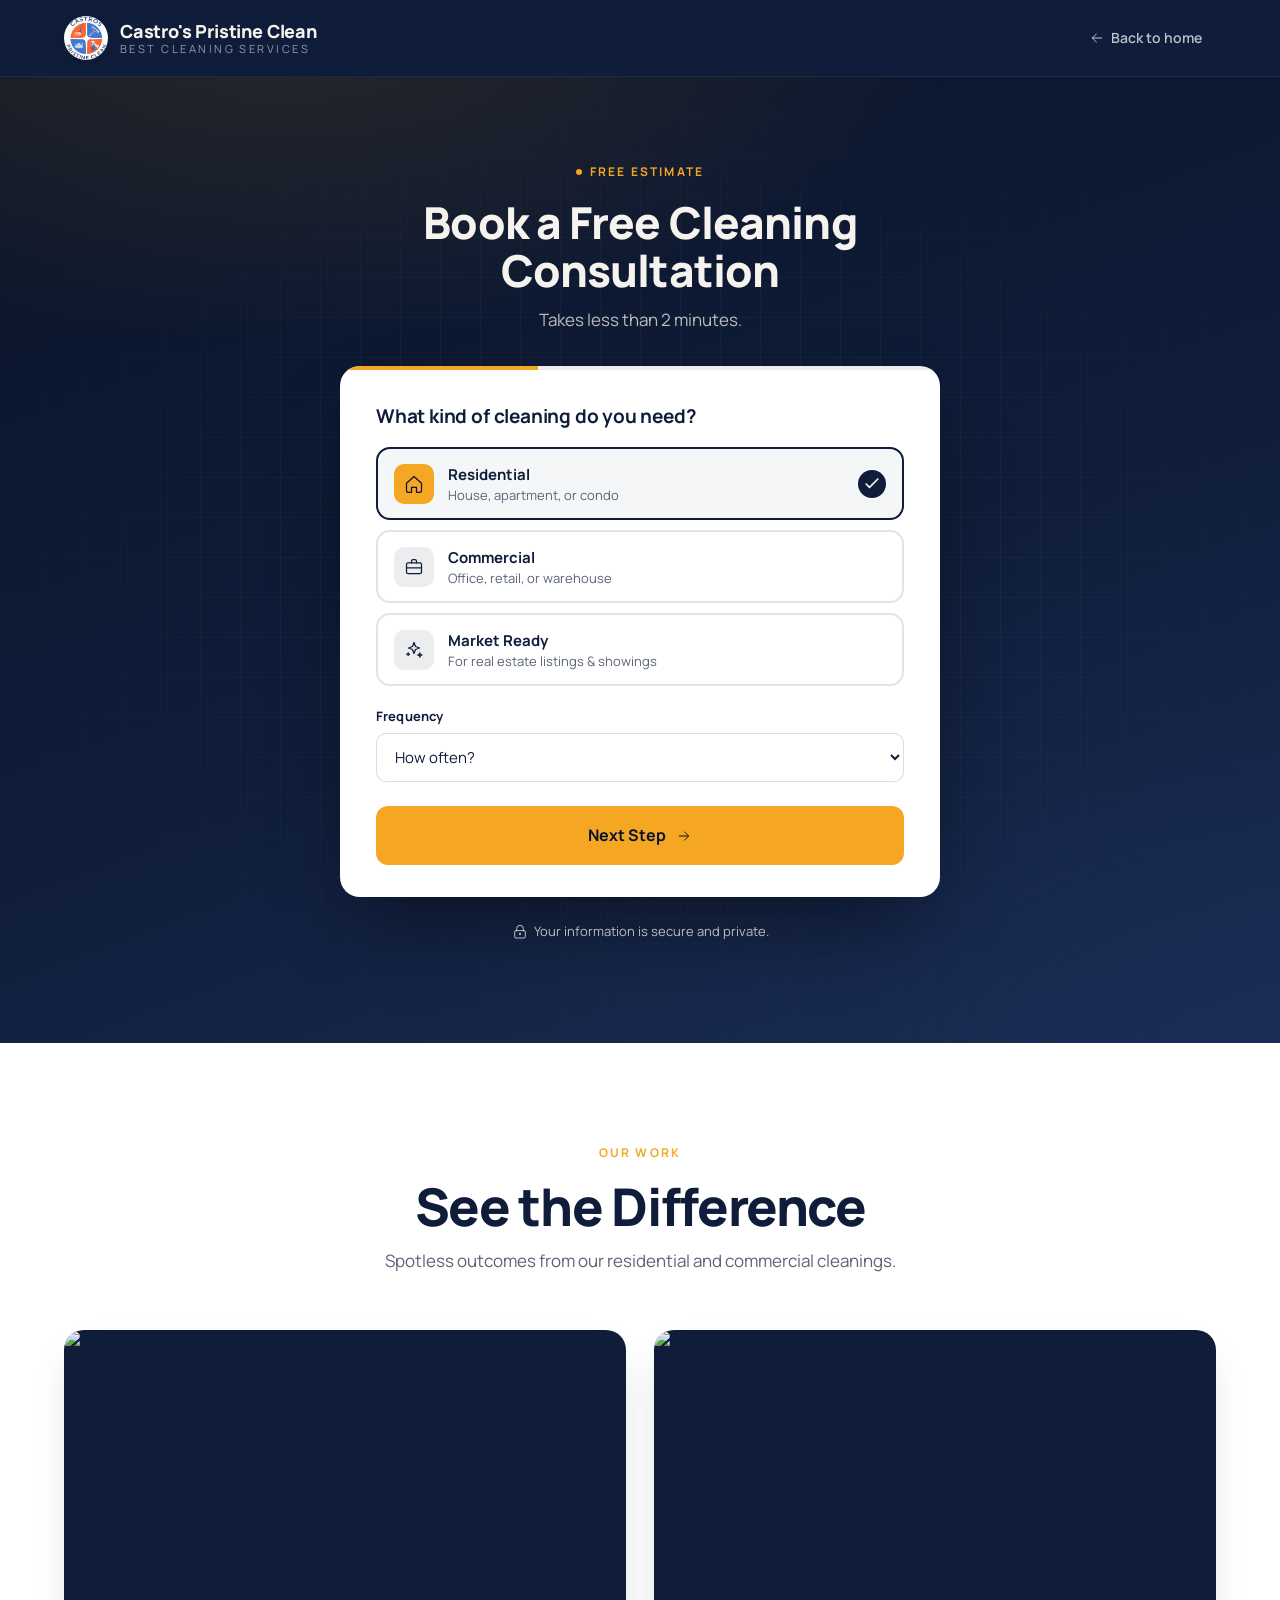
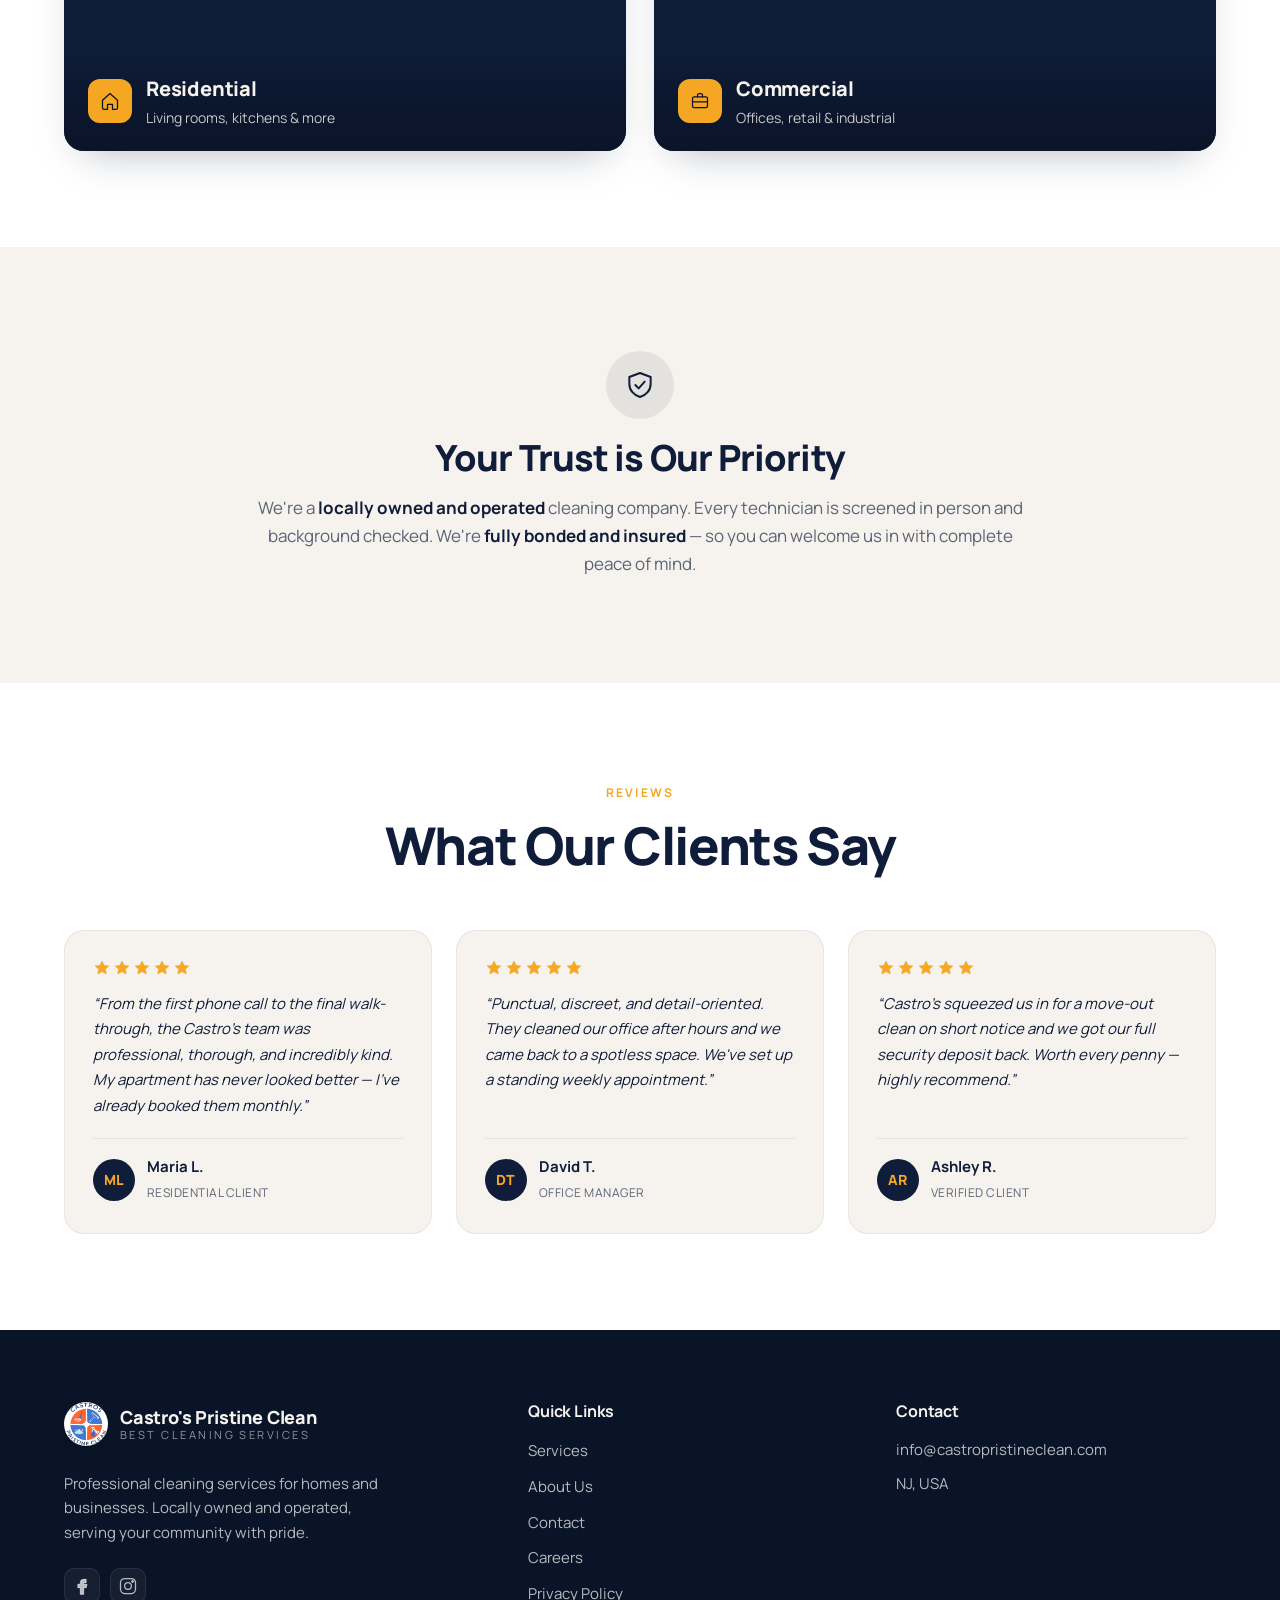
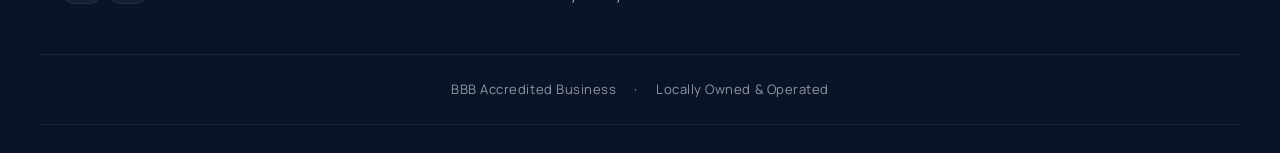
==== commit 270634e0: "Swap placeholder brand mark for real Castro's logo - New circular badge (logosquare.png) replaces th" ====
--- a/estimate.html
+++ b/estimate.html
@@ -31,11 +31,7 @@
   <div class="container header-inner">
     <a class="brand" href="./index.html" aria-label="Castro&#x27;s Pristine Clean">
       <span class="brand-mark">
-        <svg viewBox="0 0 64 64" aria-hidden="true">
-          <circle cx="32" cy="32" r="29" fill="none" stroke="currentColor" stroke-width="2" />
-          <path d="M32 8 34 30 56 32 34 34 32 56 30 34 8 32 30 30Z" fill="currentColor" />
-          <circle cx="32" cy="32" r="3" fill="var(--primary)" />
-        </svg>
+        <img src="./logosquare.png" alt="" aria-hidden="true" width="48" height="48" />
       </span>
       <span class="brand-text">
         <span class="brand-name">Castro&#x27;s Pristine Clean</span>
@@ -342,11 +338,7 @@
     <div class="footer-brand">
       <a class="brand brand-on-dark" href="./index.html" aria-label="Castro&#x27;s Pristine Clean">
         <span class="brand-mark">
-          <svg viewBox="0 0 64 64" aria-hidden="true">
-            <circle cx="32" cy="32" r="29" fill="none" stroke="currentColor" stroke-width="2" />
-            <path d="M32 8 34 30 56 32 34 34 32 56 30 34 8 32 30 30Z" fill="currentColor" />
-            <circle cx="32" cy="32" r="3" fill="var(--primary)" />
-          </svg>
+          <img src="./logosquare.png" alt="" aria-hidden="true" width="48" height="48" />
         </span>
         <span class="brand-text">
           <span class="brand-name">Castro&#x27;s Pristine Clean</span>
--- a/styles.css
+++ b/styles.css
@@ -96,8 +96,19 @@
   padding-block: 16px;
 }
 .brand { display: inline-flex; align-items: center; gap: 12px; color: var(--paper); }
-.brand-mark { width: 36px; height: 36px; color: var(--accent); display: grid; place-items: center; }
-.brand-mark svg, .brand-mark img { width: 100%; height: 100%; }
+.brand-mark {
+  width: 44px; height: 44px;
+  display: grid; place-items: center;
+  background: #fff;
+  border-radius: 50%;
+  flex-shrink: 0;
+  overflow: hidden;
+  box-shadow: 0 2px 8px rgba(0,0,0,0.18);
+}
+.brand-mark svg, .brand-mark img {
+  width: 100%; height: 100%;
+  display: block;
+}
 .brand-mark img { border-radius: 50%; object-fit: cover; }
 .brand-text { display: flex; flex-direction: column; line-height: 1; }
 .brand-name { font-weight: 800; letter-spacing: -0.01em; font-size: 1.125rem; }
